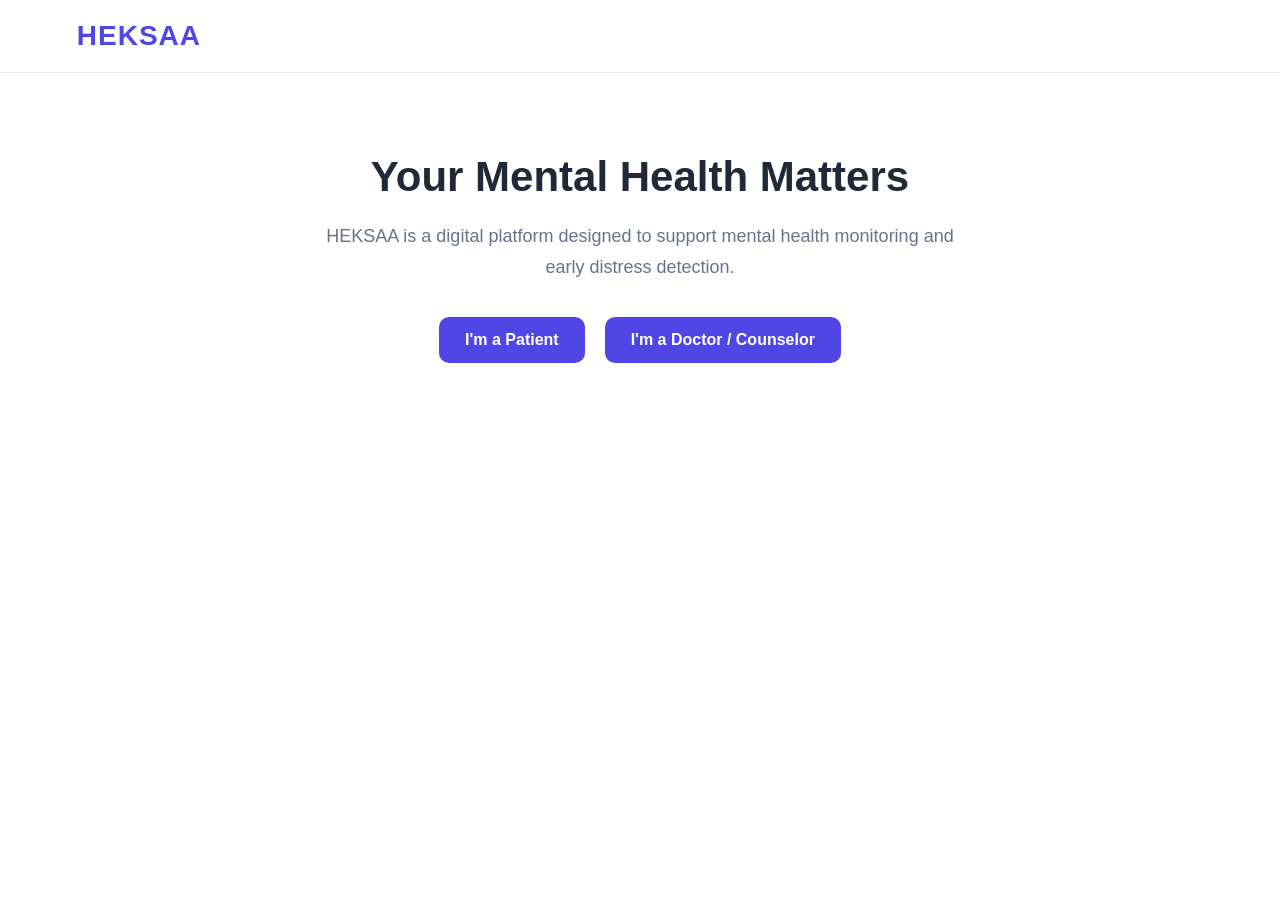
==== index.html @ e2844805 "Update patient link to point to patient-login.html" ====
<!DOCTYPE html>
<html lang="en">

<head>
    <meta charset="UTF-8">
    <meta name="viewport" content="width=device-width, initial-scale=1.0">
    <title>HEKSAA</title>
    <link rel="stylesheet" href="style.css">
</head>

<body>

    <header>
        <h1>HEKSAA</h1>
    </header>

    <main>
        <section class="hero">

            <h2>Your Mental Health Matters</h2>

            <p>
                HEKSAA is a digital platform designed to support
                mental health monitoring and early distress detection.
            </p>

            <div class="role-buttons">
                <a href="patient-login.html" class="role-btn">I'm a Patient</a>
                <a href="#" class="role-btn">I'm a Doctor / Counselor</a>
            </div>

        </section>
    </main>

</body>

</html>
---- style.css ----
* {
    margin: 0;
    padding: 0;
    box-sizing: border-box;
}

body {
    font-family: Arial, sans-serif;
    background: #ffffff;
    color: #1f2937;
}

header {
    background: #ffffff;
    padding: 20px 6%;
    border-bottom: 1px solid #e5e7eb;
}

header h1 {
    font-size: 28px;
    color: #4f46e5;
    letter-spacing: 1px;
}

.hero {
    padding: 80px 6%;
    text-align: center;
}

.hero h2 {
    font-size: 42px;
    margin-bottom: 20px;
}

.hero p {
    font-size: 18px;
    line-height: 1.7;
    color: #64748b;
    max-width: 650px;
    margin: 0 auto;
}

.role-buttons {
    margin-top: 35px;
    display: flex;
    justify-content: center;
    gap: 20px;
}

.role-btn {
    display: inline-block;
    padding: 14px 26px;
    background: #4f46e5;
    color: #ffffff;
    text-decoration: none;
    border-radius: 10px;
    font-size: 16px;
    font-weight: 600;
}

.role-btn:hover {
    background: #4338ca;
}

/* Patient Login */

.login-section {
    width: 90%;
    max-width: 450px;
    margin: 70px auto;
    text-align: center;
}

.login-section h2 {
    font-size: 36px;
    margin-bottom: 12px;
}

.login-section p {
    color: #64748b;
    margin-bottom: 30px;
}

.login-section form {
    display: flex;
    flex-direction: column;
    gap: 16px;
}

.login-section input {
    width: 100%;
    padding: 14px;
    border: 1px solid #d1d5db;
    border-radius: 8px;
    font-size: 16px;
    outline: none;
}

.login-section input:focus {
    border-color: #4f46e5;
}

.login-section button {
    padding: 14px;
    background: #4f46e5;
    color: #ffffff;
    border: none;
    border-radius: 8px;
    font-size: 16px;
    font-weight: 600;
    cursor: pointer;
}

.login-section button:hover {
    background: #4338ca;
}
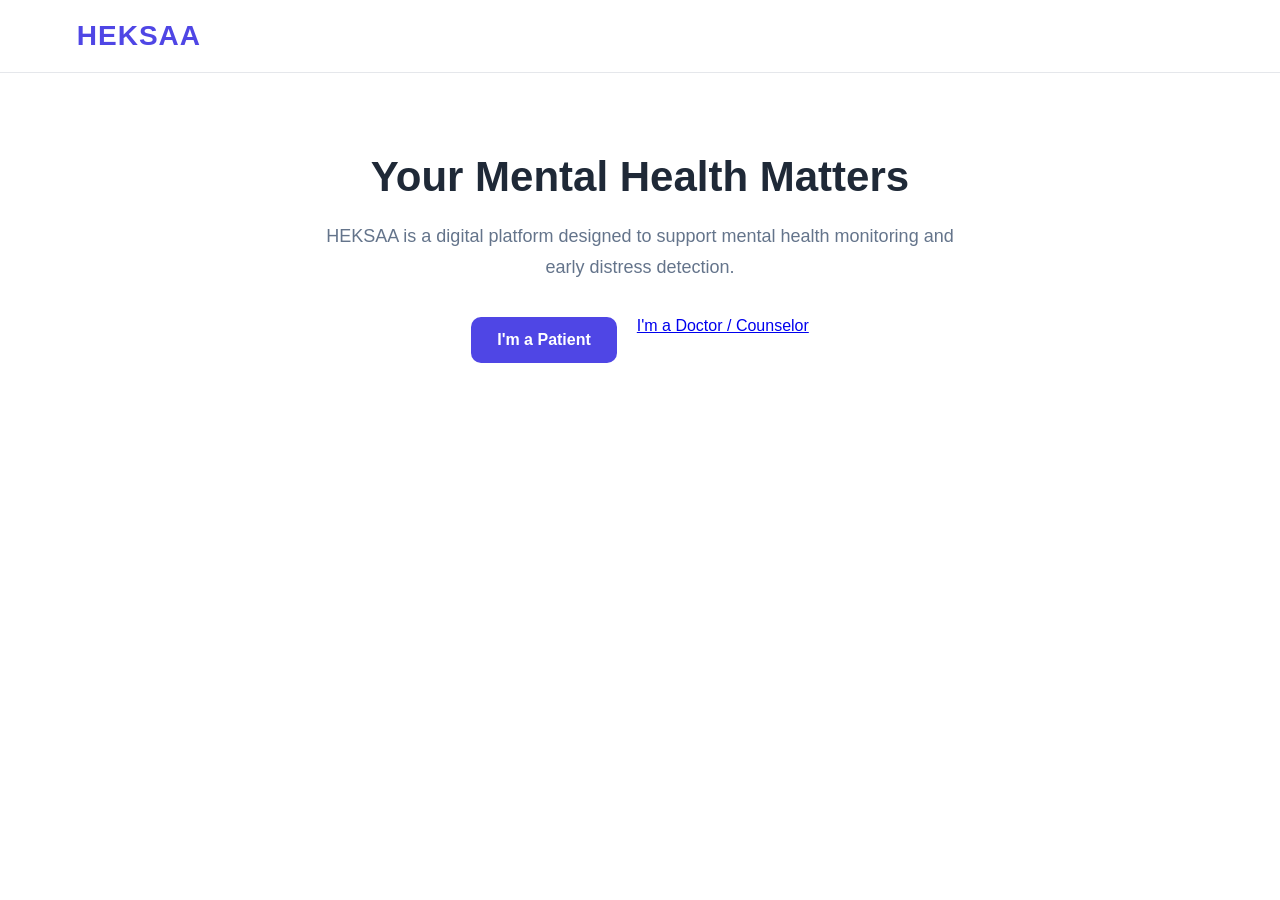
==== commit 1b784b8d: "Update doctor login link to point to doctor-login.html" ====
--- a/index.html
+++ b/index.html
@@ -26,7 +26,7 @@
 
             <div class="role-buttons">
                 <a href="patient-login.html" class="role-btn">I'm a Patient</a>
-                <a href="#" class="role-btn">I'm a Doctor / Counselor</a>
+                <a href="doctor-login.html class="role-btn">I'm a Doctor / Counselor</a>
             </div>
 
         </section>
--- a/style.css
+++ b/style.css
@@ -21,6 +21,8 @@
     color: #4f46e5;
     letter-spacing: 1px;
 }
+
+/* Home Page */
 
 .hero {
     padding: 80px 6%;
@@ -58,10 +60,6 @@
     font-weight: 600;
 }
 
-.role-btn:hover {
-    background: #4338ca;
-}
-
 /* Patient Login */
 
 .login-section {
@@ -93,24 +91,15 @@
     border: 1px solid #d1d5db;
     border-radius: 8px;
     font-size: 16px;
-    outline: none;
-}
-
-.login-section input:focus {
-    border-color: #4f46e5;
 }
 
 .login-section button {
+    width: 100%;
     padding: 14px;
     background: #4f46e5;
-    color: #ffffff;
+    color: white;
     border: none;
     border-radius: 8px;
     font-size: 16px;
     font-weight: 600;
-    cursor: pointer;
 }
-
-.login-section button:hover {
-    background: #4338ca;
-}
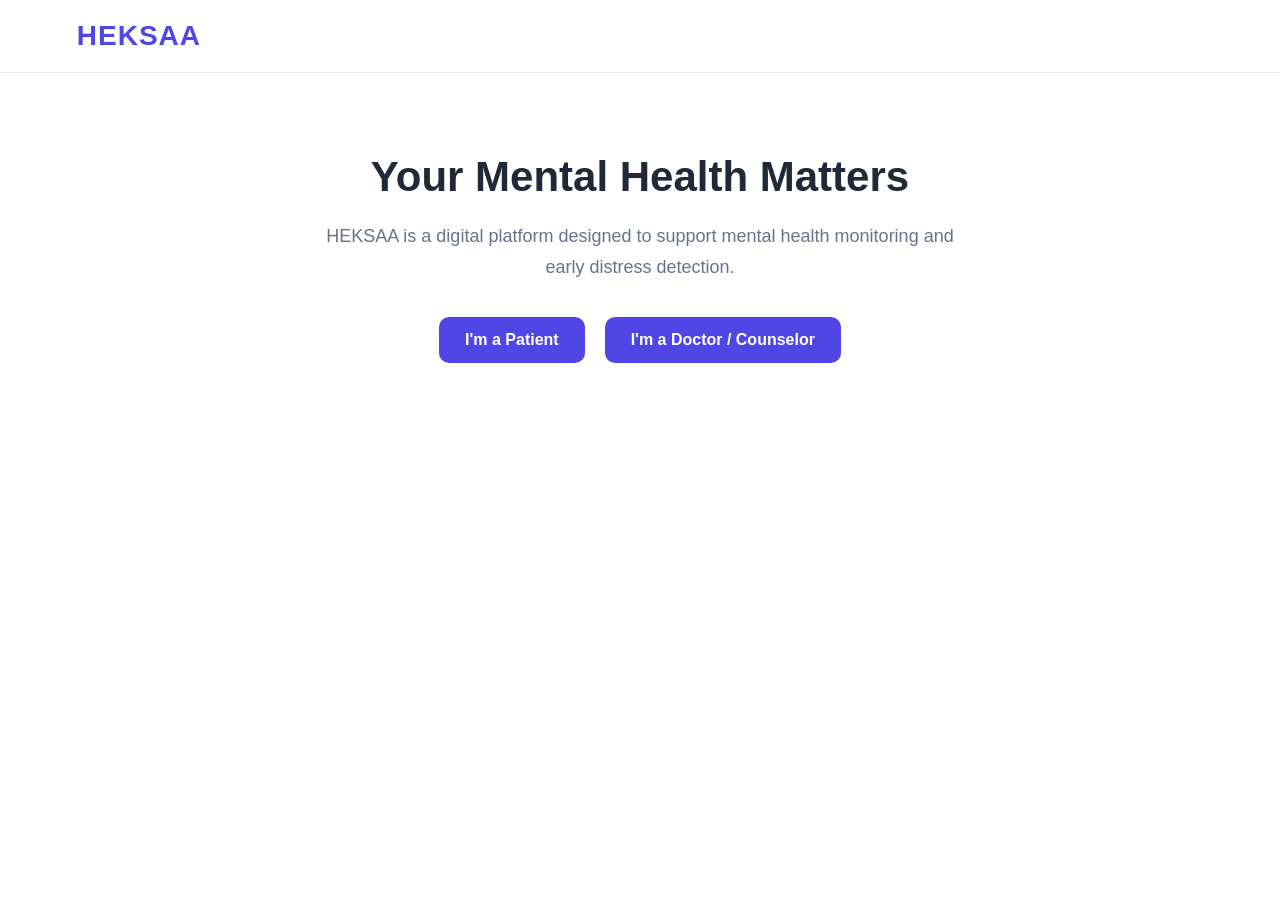
==== commit 175789fe: "Fix doctor login link in index.html" ====
--- a/index.html
+++ b/index.html
@@ -26,7 +26,7 @@
 
             <div class="role-buttons">
                 <a href="patient-login.html" class="role-btn">I'm a Patient</a>
-                <a href="doctor-login.html class="role-btn">I'm a Doctor / Counselor</a>
+                <a href="doctor-login.html" class="role-btn">I'm a Doctor / Counselor</a>
             </div>
 
         </section>
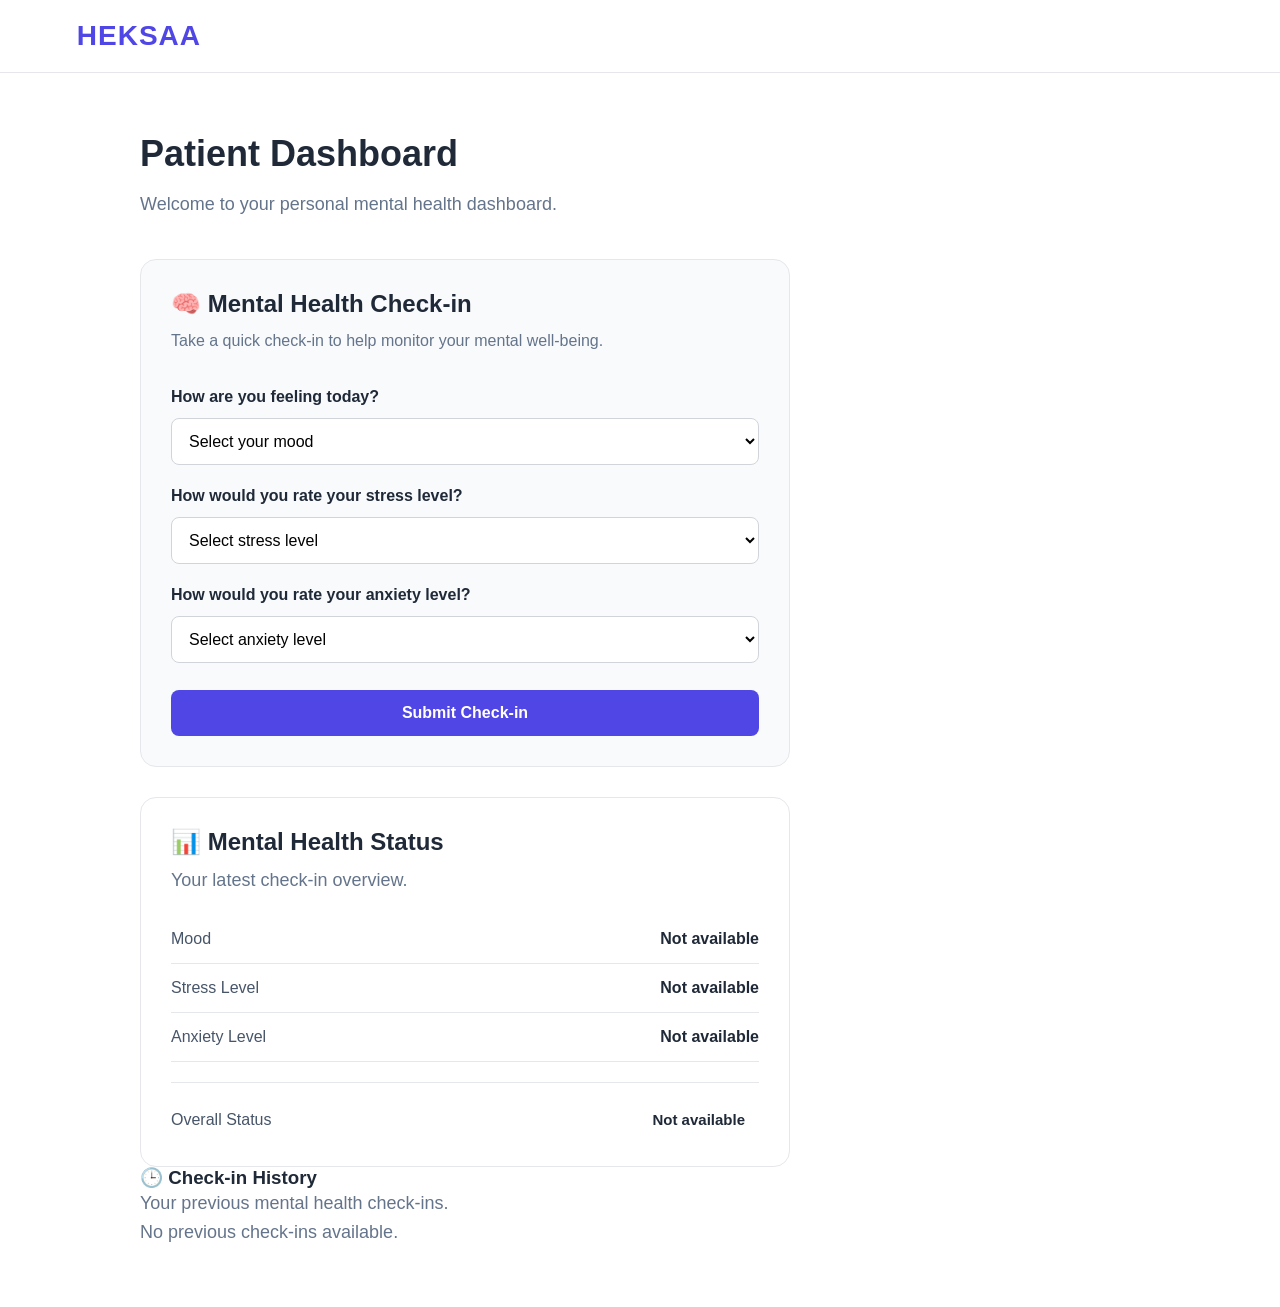
==== commit 57d0999e: "Enhance index.html with patient dashboard features Updated the title and added a patient dashboard s" ====
--- a/index.html
+++ b/index.html
@@ -4,7 +4,9 @@
 <head>
     <meta charset="UTF-8">
     <meta name="viewport" content="width=device-width, initial-scale=1.0">
-    <title>HEKSAA</title>
+
+    <title>Patient Dashboard - HEKSAA</title>
+
     <link rel="stylesheet" href="style.css">
 </head>
 
@@ -15,23 +17,229 @@
     </header>
 
     <main>
-        <section class="hero">
-
-            <h2>Your Mental Health Matters</h2>
+
+        <section class="dashboard">
+
+            <h2>Patient Dashboard</h2>
 
             <p>
-                HEKSAA is a digital platform designed to support
-                mental health monitoring and early distress detection.
+                Welcome to your personal mental health dashboard.
             </p>
 
-            <div class="role-buttons">
-                <a href="patient-login.html" class="role-btn">I'm a Patient</a>
-                <a href="doctor-login.html" class="role-btn">I'm a Doctor / Counselor</a>
+
+            <!-- Mental Health Check-in -->
+
+            <div class="checkin-card">
+
+                <h3>🧠 Mental Health Check-in</h3>
+
+                <p>
+                    Take a quick check-in to help monitor your mental well-being.
+                </p>
+
+                <form>
+
+                    <label for="mood">
+                        How are you feeling today?
+                    </label>
+
+                    <select id="mood" name="mood">
+
+                        <option value="">
+                            Select your mood
+                        </option>
+
+                        <option value="very-happy">
+                            Very Happy
+                        </option>
+
+                        <option value="happy">
+                            Happy
+                        </option>
+
+                        <option value="neutral">
+                            Neutral
+                        </option>
+
+                        <option value="sad">
+                            Sad
+                        </option>
+
+                        <option value="very-sad">
+                            Very Sad
+                        </option>
+
+                    </select>
+
+
+                    <label for="stress">
+                        How would you rate your stress level?
+                    </label>
+
+                    <select id="stress" name="stress">
+
+                        <option value="">
+                            Select stress level
+                        </option>
+
+                        <option value="low">
+                            Low
+                        </option>
+
+                        <option value="moderate">
+                            Moderate
+                        </option>
+
+                        <option value="high">
+                            High
+                        </option>
+
+                        <option value="very-high">
+                            Very High
+                        </option>
+
+                    </select>
+
+
+                    <label for="anxiety">
+                        How would you rate your anxiety level?
+                    </label>
+
+                    <select id="anxiety" name="anxiety">
+
+                        <option value="">
+                            Select anxiety level
+                        </option>
+
+                        <option value="low">
+                            Low
+                        </option>
+
+                        <option value="moderate">
+                            Moderate
+                        </option>
+
+                        <option value="high">
+                            High
+                        </option>
+
+                        <option value="very-high">
+                            Very High
+                        </option>
+
+                    </select>
+
+
+                    <button type="submit">
+                        Submit Check-in
+                    </button>
+
+
+                    <!-- Success Message -->
+
+                    <div
+                        id="success-message"
+                        class="success-message"
+                        style="display: none;"
+                    >
+                        ✓ Check-in recorded successfully.
+                    </div>
+
+                </form>
+
             </div>
 
+
+            <!-- Mental Health Status -->
+
+            <div class="status-card">
+
+                <h3>📊 Mental Health Status</h3>
+
+                <p class="status-description">
+                    Your latest check-in overview.
+                </p>
+
+
+                <div class="status-item">
+
+                    <span>Mood</span>
+
+                    <strong id="status-mood">
+                        Not available
+                    </strong>
+
+                </div>
+
+
+                <div class="status-item">
+
+                    <span>Stress Level</span>
+
+                    <strong id="status-stress">
+                        Not available
+                    </strong>
+
+                </div>
+
+
+                <div class="status-item">
+
+                    <span>Anxiety Level</span>
+
+                    <strong id="status-anxiety">
+                        Not available
+                    </strong>
+
+                </div>
+
+
+                <!-- Overall Status -->
+
+                <div class="overall-status">
+
+                    <span>
+                        Overall Status
+                    </span>
+
+                    <strong id="overall-status">
+                        Not available
+                    </strong>
+
+                </div>
+
+            </div>
+
+
+            <!-- Check-in History -->
+
+            <div class="history-card">
+
+                <h3>🕒 Check-in History</h3>
+
+                <p class="history-description">
+                    Your previous mental health check-ins.
+                </p>
+
+                <div id="checkin-history">
+
+                    <p class="no-history">
+                        No previous check-ins available.
+                    </p>
+
+                </div>
+
+            </div>
+
         </section>
+
     </main>
 
+
+    <!-- JavaScript -->
+
+    <script src="script.js?v=3"></script>
+
 </body>
 
 </html>
--- a/style.css
+++ b/style.css
@@ -10,6 +10,8 @@
     color: #1f2937;
 }
 
+/* Header */
+
 header {
     background: #ffffff;
     padding: 20px 6%;
@@ -47,6 +49,7 @@
     display: flex;
     justify-content: center;
     gap: 20px;
+    flex-wrap: wrap;
 }
 
 .role-btn {
@@ -60,7 +63,7 @@
     font-weight: 600;
 }
 
-/* Patient Login */
+/* Login Pages */
 
 .login-section {
     width: 90%;
@@ -103,3 +106,184 @@
     font-size: 16px;
     font-weight: 600;
 }
+
+/* Patient Dashboard */
+
+.dashboard {
+    width: 90%;
+    max-width: 1000px;
+    margin: 60px auto;
+}
+
+.dashboard h2 {
+    font-size: 36px;
+    margin-bottom: 15px;
+}
+
+.dashboard p {
+    color: #64748b;
+    font-size: 18px;
+    line-height: 1.6;
+}    width: 90%;
+    max-width: 1000px;
+    margin: 60px auto;
+}
+
+.dashboard h2 {
+    font-size: 36px;
+    margin-bottom: 15px;
+}
+
+.dashboard p {
+    color: #64748b;
+    font-size: 18px;
+    line-height: 1.6;
+}
+/* Mental Health Check-in */
+
+.checkin-card {
+    margin-top: 40px;
+    padding: 30px;
+    background: #f8fafc;
+    border: 1px solid #e5e7eb;
+    border-radius: 16px;
+    max-width: 650px;
+}
+
+.checkin-card h3 {
+    font-size: 24px;
+    margin-bottom: 10px;
+}
+
+.checkin-card p {
+    font-size: 16px;
+    margin-bottom: 25px;
+}
+
+.checkin-card form {
+    display: flex;
+    flex-direction: column;
+    gap: 12px;
+}
+
+.checkin-card label {
+    font-size: 16px;
+    font-weight: 600;
+    margin-top: 10px;
+}
+
+.checkin-card select {
+    width: 100%;
+    padding: 13px;
+    border: 1px solid #d1d5db;
+    border-radius: 8px;
+    background: #ffffff;
+    font-size: 16px;
+}
+
+.checkin-card button {
+    margin-top: 15px;
+    padding: 14px;
+    background: #4f46e5;
+    color: #ffffff;
+    border: none;
+    border-radius: 8px;
+    font-size: 16px;
+    font-weight: 600;
+}
+/* Check-in Success Message */
+
+.success-message {
+    display: none;
+    margin-top: 18px;
+    padding: 14px 16px;
+    background: #ecfdf5;
+    color: #047857;
+    border: 1px solid #a7f3d0;
+    border-radius: 8px;
+    font-size: 16px;
+    font-weight: 600;
+}
+/* Mental Health Status */
+
+.status-card {
+    margin-top: 30px;
+    padding: 30px;
+    background: #ffffff;
+    border: 1px solid #e5e7eb;
+    border-radius: 16px;
+    max-width: 650px;
+}
+
+.status-card h3 {
+    font-size: 24px;
+    margin-bottom: 10px;
+}
+
+.status-description {
+    color: #64748b;
+    margin-bottom: 20px;
+}
+
+.status-item {
+    display: flex;
+    justify-content: space-between;
+    align-items: center;
+    padding: 15px 0;
+    border-bottom: 1px solid #e5e7eb;
+    font-size: 16px;
+}
+
+.status-item:last-child {
+    border-bottom: none;
+}
+
+.status-item span {
+    color: #475569;
+}
+
+.status-item strong {
+    color: #1f2937;
+}
+/* Overall Mental Health Status */
+
+.overall-status {
+    margin-top: 20px;
+    padding-top: 20px;
+    border-top: 1px solid #e5e7eb;
+    display: flex;
+    justify-content: space-between;
+    align-items: center;
+    gap: 15px;
+}
+
+.overall-status span {
+    color: #475569;
+    font-size: 16px;
+}
+
+.overall-status strong {
+    padding: 8px 14px;
+    border-radius: 20px;
+    font-size: 15px;
+    font-weight: 600;
+}
+/* Overall Status Colors */
+
+.status-low {
+    background: #dcfce7;
+    color: #15803d;
+    border: 1px solid #86efac;
+}
+
+.status-moderate {
+    background: #fef9c3;
+    color: #a16207;
+    border: 1px solid #fde047;
+}
+
+.status-high {
+    background: #fee2e2;
+    color: #b91c1c;
+    border: 1px solid #fca5a5;
+}
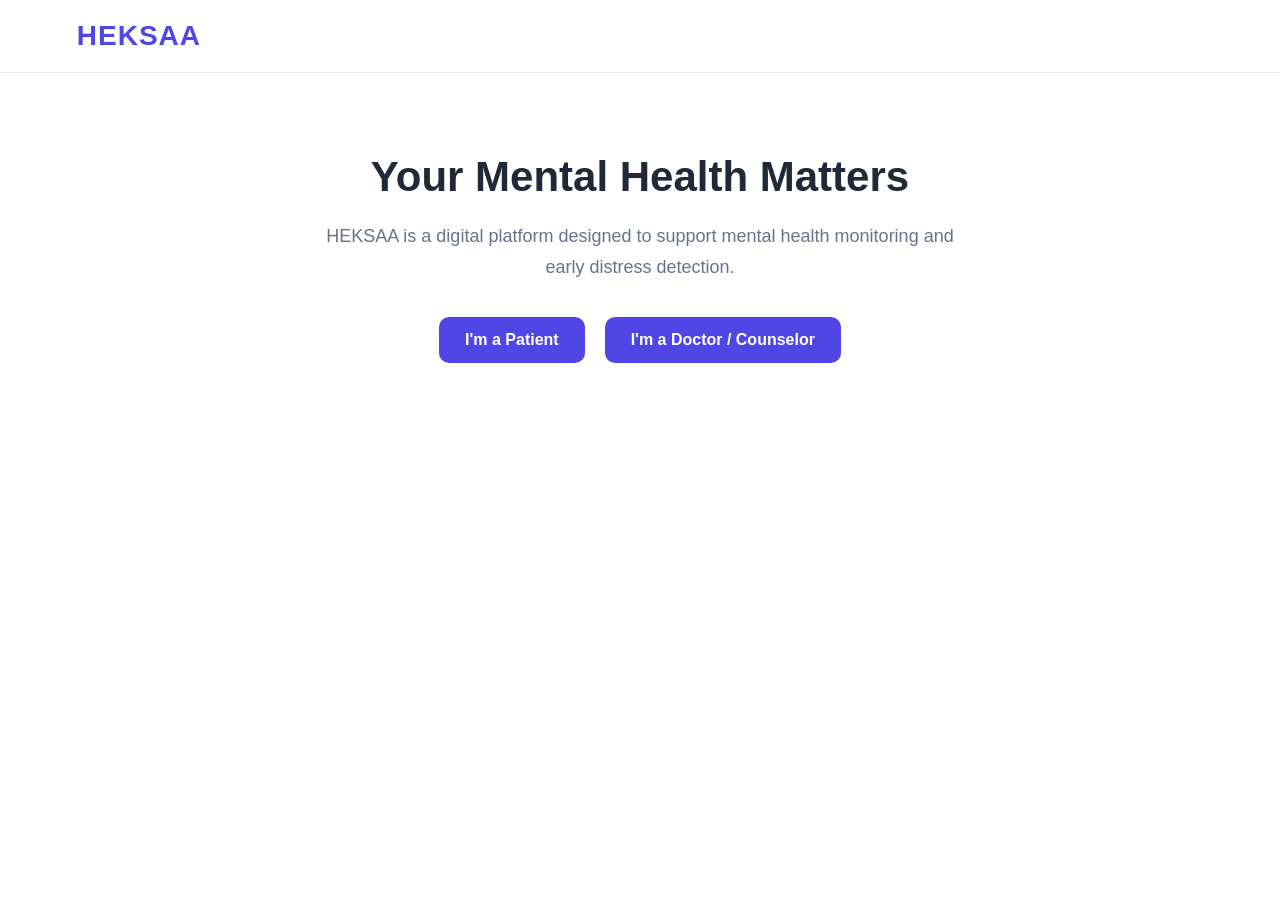
==== commit f364a4ab: "Revise title and main section for mental health focus Updated the title and main section content for" ====
--- a/index.html
+++ b/index.html
@@ -5,7 +5,7 @@
     <meta charset="UTF-8">
     <meta name="viewport" content="width=device-width, initial-scale=1.0">
 
-    <title>Patient Dashboard - HEKSAA</title>
+    <title>HEKSAA</title>
 
     <link rel="stylesheet" href="style.css">
 </head>
@@ -16,218 +16,35 @@
         <h1>HEKSAA</h1>
     </header>
 
+
     <main>
 
-        <section class="dashboard">
+        <section class="hero">
 
-            <h2>Patient Dashboard</h2>
+            <h2>Your Mental Health Matters</h2>
 
             <p>
-                Welcome to your personal mental health dashboard.
+                HEKSAA is a digital platform designed to support
+                mental health monitoring and early distress detection.
             </p>
 
 
-            <!-- Mental Health Check-in -->
+            <div class="role-buttons">
 
-            <div class="checkin-card">
-
-                <h3>🧠 Mental Health Check-in</h3>
-
-                <p>
-                    Take a quick check-in to help monitor your mental well-being.
-                </p>
-
-                <form>
-
-                    <label for="mood">
-                        How are you feeling today?
-                    </label>
-
-                    <select id="mood" name="mood">
-
-                        <option value="">
-                            Select your mood
-                        </option>
-
-                        <option value="very-happy">
-                            Very Happy
-                        </option>
-
-                        <option value="happy">
-                            Happy
-                        </option>
-
-                        <option value="neutral">
-                            Neutral
-                        </option>
-
-                        <option value="sad">
-                            Sad
-                        </option>
-
-                        <option value="very-sad">
-                            Very Sad
-                        </option>
-
-                    </select>
+                <a
+                    href="patient-login.html"
+                    class="role-btn"
+                >
+                    I'm a Patient
+                </a>
 
 
-                    <label for="stress">
-                        How would you rate your stress level?
-                    </label>
-
-                    <select id="stress" name="stress">
-
-                        <option value="">
-                            Select stress level
-                        </option>
-
-                        <option value="low">
-                            Low
-                        </option>
-
-                        <option value="moderate">
-                            Moderate
-                        </option>
-
-                        <option value="high">
-                            High
-                        </option>
-
-                        <option value="very-high">
-                            Very High
-                        </option>
-
-                    </select>
-
-
-                    <label for="anxiety">
-                        How would you rate your anxiety level?
-                    </label>
-
-                    <select id="anxiety" name="anxiety">
-
-                        <option value="">
-                            Select anxiety level
-                        </option>
-
-                        <option value="low">
-                            Low
-                        </option>
-
-                        <option value="moderate">
-                            Moderate
-                        </option>
-
-                        <option value="high">
-                            High
-                        </option>
-
-                        <option value="very-high">
-                            Very High
-                        </option>
-
-                    </select>
-
-
-                    <button type="submit">
-                        Submit Check-in
-                    </button>
-
-
-                    <!-- Success Message -->
-
-                    <div
-                        id="success-message"
-                        class="success-message"
-                        style="display: none;"
-                    >
-                        ✓ Check-in recorded successfully.
-                    </div>
-
-                </form>
-
-            </div>
-
-
-            <!-- Mental Health Status -->
-
-            <div class="status-card">
-
-                <h3>📊 Mental Health Status</h3>
-
-                <p class="status-description">
-                    Your latest check-in overview.
-                </p>
-
-
-                <div class="status-item">
-
-                    <span>Mood</span>
-
-                    <strong id="status-mood">
-                        Not available
-                    </strong>
-
-                </div>
-
-
-                <div class="status-item">
-
-                    <span>Stress Level</span>
-
-                    <strong id="status-stress">
-                        Not available
-                    </strong>
-
-                </div>
-
-
-                <div class="status-item">
-
-                    <span>Anxiety Level</span>
-
-                    <strong id="status-anxiety">
-                        Not available
-                    </strong>
-
-                </div>
-
-
-                <!-- Overall Status -->
-
-                <div class="overall-status">
-
-                    <span>
-                        Overall Status
-                    </span>
-
-                    <strong id="overall-status">
-                        Not available
-                    </strong>
-
-                </div>
-
-            </div>
-
-
-            <!-- Check-in History -->
-
-            <div class="history-card">
-
-                <h3>🕒 Check-in History</h3>
-
-                <p class="history-description">
-                    Your previous mental health check-ins.
-                </p>
-
-                <div id="checkin-history">
-
-                    <p class="no-history">
-                        No previous check-ins available.
-                    </p>
-
-                </div>
+                <a
+                    href="doctor-login.html"
+                    class="role-btn"
+                >
+                    I'm a Doctor / Counselor
+                </a>
 
             </div>
 
@@ -235,11 +52,6 @@
 
     </main>
 
-
-    <!-- JavaScript -->
-
-    <script src="script.js?v=3"></script>
-
 </body>
 
 </html>
--- a/style.css
+++ b/style.css
@@ -4,13 +4,17 @@
     box-sizing: border-box;
 }
 
+
 body {
     font-family: Arial, sans-serif;
     background: #ffffff;
     color: #1f2937;
 }
 
-/* Header */
+
+/* =========================
+   Header
+========================= */
 
 header {
     background: #ffffff;
@@ -24,7 +28,10 @@
     letter-spacing: 1px;
 }
 
-/* Home Page */
+
+/* =========================
+   Home Page
+========================= */
 
 .hero {
     padding: 80px 6%;
@@ -44,6 +51,7 @@
     margin: 0 auto;
 }
 
+
 .role-buttons {
     margin-top: 35px;
     display: flex;
@@ -51,6 +59,7 @@
     gap: 20px;
     flex-wrap: wrap;
 }
+
 
 .role-btn {
     display: inline-block;
@@ -63,7 +72,10 @@
     font-weight: 600;
 }
 
-/* Login Pages */
+
+/* =========================
+   Login Pages
+========================= */
 
 .login-section {
     width: 90%;
@@ -72,21 +84,25 @@
     text-align: center;
 }
 
+
 .login-section h2 {
     font-size: 36px;
     margin-bottom: 12px;
 }
 
+
 .login-section p {
     color: #64748b;
     margin-bottom: 30px;
 }
+
 
 .login-section form {
     display: flex;
     flex-direction: column;
     gap: 16px;
 }
+
 
 .login-section input {
     width: 100%;
@@ -95,6 +111,7 @@
     border-radius: 8px;
     font-size: 16px;
 }
+
 
 .login-section button {
     width: 100%;
@@ -107,7 +124,10 @@
     font-weight: 600;
 }
 
-/* Patient Dashboard */
+
+/* =========================
+   Patient Dashboard
+========================= */
 
 .dashboard {
     width: 90%;
@@ -115,31 +135,23 @@
     margin: 60px auto;
 }
 
+
 .dashboard h2 {
     font-size: 36px;
     margin-bottom: 15px;
 }
 
-.dashboard p {
+
+.dashboard > p {
     color: #64748b;
     font-size: 18px;
     line-height: 1.6;
-}    width: 90%;
-    max-width: 1000px;
-    margin: 60px auto;
-}
-
-.dashboard h2 {
-    font-size: 36px;
-    margin-bottom: 15px;
-}
-
-.dashboard p {
-    color: #64748b;
-    font-size: 18px;
-    line-height: 1.6;
-}
-/* Mental Health Check-in */
+}
+
+
+/* =========================
+   Mental Health Check-in
+========================= */
 
 .checkin-card {
     margin-top: 40px;
@@ -150,15 +162,19 @@
     max-width: 650px;
 }
 
+
 .checkin-card h3 {
     font-size: 24px;
     margin-bottom: 10px;
 }
 
+
 .checkin-card p {
     font-size: 16px;
     margin-bottom: 25px;
-}
+    color: #64748b;
+}
+
 
 .checkin-card form {
     display: flex;
@@ -166,11 +182,13 @@
     gap: 12px;
 }
 
+
 .checkin-card label {
     font-size: 16px;
     font-weight: 600;
     margin-top: 10px;
 }
+
 
 .checkin-card select {
     width: 100%;
@@ -180,6 +198,7 @@
     background: #ffffff;
     font-size: 16px;
 }
+
 
 .checkin-card button {
     margin-top: 15px;
@@ -191,7 +210,11 @@
     font-size: 16px;
     font-weight: 600;
 }
-/* Check-in Success Message */
+
+
+/* =========================
+   Success Message
+========================= */
 
 .success-message {
     display: none;
@@ -204,7 +227,11 @@
     font-size: 16px;
     font-weight: 600;
 }
-/* Mental Health Status */
+
+
+/* =========================
+   Mental Health Status
+========================= */
 
 .status-card {
     margin-top: 30px;
@@ -215,15 +242,18 @@
     max-width: 650px;
 }
 
+
 .status-card h3 {
     font-size: 24px;
     margin-bottom: 10px;
 }
 
+
 .status-description {
     color: #64748b;
     margin-bottom: 20px;
 }
+
 
 .status-item {
     display: flex;
@@ -234,33 +264,39 @@
     font-size: 16px;
 }
 
-.status-item:last-child {
-    border-bottom: none;
-}
 
 .status-item span {
     color: #475569;
 }
 
+
 .status-item strong {
     color: #1f2937;
-}
-/* Overall Mental Health Status */
+    text-align: right;
+}
+
+
+/* =========================
+   Overall Status
+========================= */
 
 .overall-status {
     margin-top: 20px;
     padding-top: 20px;
     border-top: 1px solid #e5e7eb;
+
     display: flex;
     justify-content: space-between;
     align-items: center;
     gap: 15px;
 }
 
+
 .overall-status span {
     color: #475569;
     font-size: 16px;
 }
+
 
 .overall-status strong {
     padding: 8px 14px;
@@ -268,22 +304,143 @@
     font-size: 15px;
     font-weight: 600;
 }
+
+
 /* Overall Status Colors */
 
 .status-low {
     background: #dcfce7;
-    color: #15803d;
+    color: #15803d !important;
     border: 1px solid #86efac;
 }
+
 
 .status-moderate {
     background: #fef9c3;
-    color: #a16207;
+    color: #a16207 !important;
     border: 1px solid #fde047;
 }
+
 
 .status-high {
     background: #fee2e2;
-    color: #b91c1c;
+    color: #b91c1c !important;
     border: 1px solid #fca5a5;
 }
+
+
+/* =========================
+   Check-in History
+========================= */
+
+.history-card {
+    margin-top: 30px;
+    padding: 30px;
+    background: #ffffff;
+    border: 1px solid #e5e7eb;
+    border-radius: 16px;
+    max-width: 650px;
+}
+
+
+.history-card h3 {
+    font-size: 24px;
+    margin-bottom: 10px;
+}
+
+
+.history-description {
+    color: #64748b;
+    margin-bottom: 25px;
+}
+
+
+.history-item {
+    padding: 18px 0;
+    border-bottom: 1px solid #e5e7eb;
+}
+
+
+.history-item:last-child {
+    border-bottom: none;
+}
+
+
+.history-date {
+    color: #64748b;
+    font-size: 14px;
+    margin-bottom: 12px;
+}
+
+
+.history-row {
+    display: flex;
+    justify-content: space-between;
+    gap: 10px;
+    margin: 8px 0;
+    font-size: 15px;
+}
+
+
+.history-row span {
+    color: #475569;
+}
+
+
+.history-row strong {
+    color: #1f2937;
+    text-align: right;
+}
+
+
+.history-status {
+    display: inline-block;
+    margin-top: 10px;
+    padding: 6px 12px;
+    border-radius: 20px;
+    font-size: 13px;
+    font-weight: 600;
+}
+
+
+.no-history {
+    color: #64748b;
+    font-size: 15px;
+    padding: 10px 0;
+}
+
+
+/* =========================
+   Mobile Responsive
+========================= */
+
+@media (max-width: 600px) {
+
+    .dashboard {
+        width: 90%;
+        margin: 40px auto;
+    }
+
+
+    .dashboard h2 {
+        font-size: 30px;
+    }
+
+
+    .checkin-card,
+    .status-card,
+    .history-card {
+        padding: 24px;
+    }
+
+
+    .overall-status {
+        align-items: flex-start;
+    }
+
+
+    .history-row {
+        font-size: 14px;
+    }
+
+}
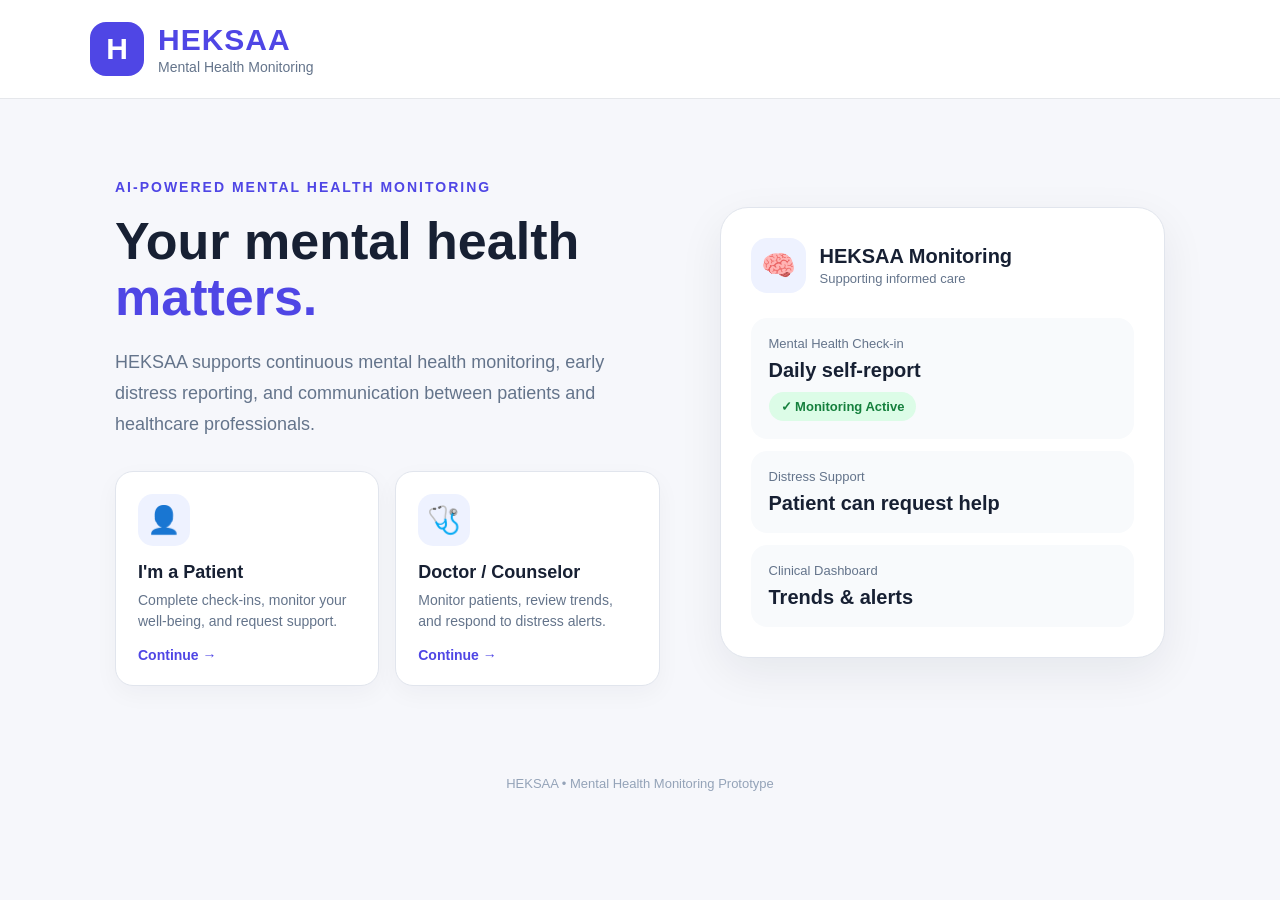
==== commit 70932800: "Refactor index.html for HEKSAA platform Updated the HTML structure and styles for the HEKSAA mental " ====
--- a/index.html
+++ b/index.html
@@ -5,15 +5,348 @@
     <meta charset="UTF-8">
     <meta name="viewport" content="width=device-width, initial-scale=1.0">
 
-    <title>HEKSAA</title>
-
-    <link rel="stylesheet" href="style.css">
+    <title>HEKSAA - Mental Health Monitoring</title>
+
+    <style>
+
+        * {
+            box-sizing: border-box;
+            margin: 0;
+            padding: 0;
+        }
+
+        body {
+            font-family: Arial, sans-serif;
+            background: #f6f7fb;
+            color: #172033;
+            min-height: 100vh;
+        }
+
+        /* HEADER */
+
+        .home-header {
+            background: #ffffff;
+            border-bottom: 1px solid #e5e7eb;
+            padding: 22px 6%;
+        }
+
+        .home-header-inner {
+            max-width: 1100px;
+            margin: auto;
+
+            display: flex;
+            align-items: center;
+            justify-content: space-between;
+        }
+
+        .brand {
+            display: flex;
+            align-items: center;
+            gap: 14px;
+        }
+
+        .brand-icon {
+            width: 54px;
+            height: 54px;
+
+            border-radius: 16px;
+
+            background: #4f46e5;
+            color: white;
+
+            display: flex;
+            align-items: center;
+            justify-content: center;
+
+            font-size: 30px;
+            font-weight: 700;
+        }
+
+        .brand-text h1 {
+            color: #4f46e5;
+            font-size: 30px;
+            letter-spacing: 1px;
+        }
+
+        .brand-text p {
+            color: #64748b;
+            font-size: 14px;
+            margin-top: 2px;
+        }
+
+        /* HERO */
+
+        .hero {
+            max-width: 1100px;
+            margin: auto;
+            padding: 80px 25px 70px;
+
+            display: grid;
+            grid-template-columns: 1.1fr 0.9fr;
+            align-items: center;
+            gap: 60px;
+        }
+
+        .hero-label {
+            color: #4f46e5;
+            font-size: 14px;
+            font-weight: 700;
+            letter-spacing: 2px;
+            text-transform: uppercase;
+            margin-bottom: 18px;
+        }
+
+        .hero h2 {
+            font-size: 52px;
+            line-height: 1.08;
+            margin-bottom: 22px;
+        }
+
+        .hero h2 span {
+            color: #4f46e5;
+        }
+
+        .hero-description {
+            color: #64748b;
+            font-size: 18px;
+            line-height: 1.7;
+            max-width: 650px;
+            margin-bottom: 32px;
+        }
+
+        /* ROLE CARDS */
+
+        .role-selection {
+            display: grid;
+            grid-template-columns: repeat(2, 1fr);
+            gap: 16px;
+        }
+
+        .role-card {
+            background: #ffffff;
+            border: 1px solid #e1e5ed;
+            border-radius: 18px;
+            padding: 22px;
+
+            text-decoration: none;
+            color: #172033;
+
+            transition: 0.2s;
+
+            box-shadow: 0 8px 25px rgba(15, 23, 42, 0.04);
+        }
+
+        .role-card:hover {
+            border-color: #4f46e5;
+            transform: translateY(-3px);
+            box-shadow: 0 14px 30px rgba(79, 70, 229, 0.10);
+        }
+
+        .role-icon {
+            width: 52px;
+            height: 52px;
+
+            border-radius: 15px;
+
+            background: #eef2ff;
+
+            display: flex;
+            align-items: center;
+            justify-content: center;
+
+            font-size: 27px;
+
+            margin-bottom: 16px;
+        }
+
+        .role-card h3 {
+            font-size: 18px;
+            margin-bottom: 7px;
+        }
+
+        .role-card p {
+            color: #64748b;
+            font-size: 14px;
+            line-height: 1.5;
+        }
+
+        .role-arrow {
+            display: block;
+            color: #4f46e5;
+            font-size: 14px;
+            font-weight: 700;
+            margin-top: 15px;
+        }
+
+        /* VISUAL CARD */
+
+        .hero-visual {
+            background: #ffffff;
+            border: 1px solid #e1e5ed;
+            border-radius: 28px;
+            padding: 30px;
+
+            box-shadow: 0 15px 45px rgba(15, 23, 42, 0.07);
+        }
+
+        .visual-top {
+            display: flex;
+            align-items: center;
+            gap: 14px;
+            margin-bottom: 25px;
+        }
+
+        .visual-icon {
+            width: 55px;
+            height: 55px;
+            border-radius: 16px;
+            background: #eef2ff;
+
+            display: flex;
+            align-items: center;
+            justify-content: center;
+
+            font-size: 28px;
+        }
+
+        .visual-top h3 {
+            font-size: 20px;
+        }
+
+        .visual-top p {
+            color: #64748b;
+            font-size: 13px;
+            margin-top: 3px;
+        }
+
+        .monitor-card {
+            background: #f8fafc;
+            border-radius: 16px;
+            padding: 18px;
+            margin-top: 12px;
+        }
+
+        .monitor-label {
+            color: #64748b;
+            font-size: 13px;
+            margin-bottom: 8px;
+        }
+
+        .monitor-value {
+            font-size: 20px;
+            font-weight: 700;
+        }
+
+        .status-pill {
+            display: inline-block;
+            margin-top: 10px;
+            padding: 7px 12px;
+            border-radius: 20px;
+
+            background: #dcfce7;
+            color: #15803d;
+
+            font-size: 13px;
+            font-weight: 700;
+        }
+
+        .home-footer {
+            text-align: center;
+            padding: 20px;
+            color: #94a3b8;
+            font-size: 13px;
+        }
+
+        /* MOBILE */
+
+        @media (max-width: 800px) {
+
+            .hero {
+                grid-template-columns: 1fr;
+                padding-top: 55px;
+                gap: 35px;
+            }
+
+            .hero h2 {
+                font-size: 42px;
+            }
+
+            .hero-visual {
+                max-width: 600px;
+            }
+        }
+
+        @media (max-width: 600px) {
+
+            .home-header {
+                padding: 18px 20px;
+            }
+
+            .brand-icon {
+                width: 48px;
+                height: 48px;
+                font-size: 27px;
+            }
+
+            .brand-text h1 {
+                font-size: 25px;
+            }
+
+            .brand-text p {
+                font-size: 12px;
+            }
+
+            .hero {
+                padding: 45px 18px 40px;
+            }
+
+            .hero h2 {
+                font-size: 36px;
+            }
+
+            .hero-description {
+                font-size: 16px;
+            }
+
+            .role-selection {
+                grid-template-columns: 1fr;
+            }
+
+            .hero-visual {
+                padding: 22px;
+            }
+        }
+
+    </style>
+
 </head>
 
 <body>
 
-    <header>
-        <h1>HEKSAA</h1>
+    <header class="home-header">
+
+        <div class="home-header-inner">
+
+            <div class="brand">
+
+                <div class="brand-icon">
+                    H
+                </div>
+
+                <div class="brand-text">
+
+                    <h1>HEKSAA</h1>
+
+                    <p>
+                        Mental Health Monitoring
+                    </p>
+
+                </div>
+
+            </div>
+
+        </div>
+
     </header>
 
 
@@ -21,37 +354,157 @@
 
         <section class="hero">
 
-            <h2>Your Mental Health Matters</h2>
-
-            <p>
-                HEKSAA is a digital platform designed to support
-                mental health monitoring and early distress detection.
-            </p>
-
-
-            <div class="role-buttons">
-
-                <a
-                    href="patient-login.html"
-                    class="role-btn"
-                >
-                    I'm a Patient
-                </a>
-
-
-                <a
-                    href="doctor-login.html"
-                    class="role-btn"
-                >
-                    I'm a Doctor / Counselor
-                </a>
+            <div>
+
+                <div class="hero-label">
+                    AI-Powered Mental Health Monitoring
+                </div>
+
+                <h2>
+                    Your mental health
+                    <span>matters.</span>
+                </h2>
+
+                <p class="hero-description">
+                    HEKSAA supports continuous mental health
+                    monitoring, early distress reporting, and
+                    communication between patients and
+                    healthcare professionals.
+                </p>
+
+
+                <div class="role-selection">
+
+                    <a
+                        href="patient-login.html"
+                        class="role-card"
+                    >
+
+                        <div class="role-icon">
+                            👤
+                        </div>
+
+                        <h3>
+                            I'm a Patient
+                        </h3>
+
+                        <p>
+                            Complete check-ins, monitor your
+                            well-being, and request support.
+                        </p>
+
+                        <span class="role-arrow">
+                            Continue →
+                        </span>
+
+                    </a>
+
+
+                    <a
+                        href="doctor-login.html"
+                        class="role-card"
+                    >
+
+                        <div class="role-icon">
+                            🩺
+                        </div>
+
+                        <h3>
+                            Doctor / Counselor
+                        </h3>
+
+                        <p>
+                            Monitor patients, review trends,
+                            and respond to distress alerts.
+                        </p>
+
+                        <span class="role-arrow">
+                            Continue →
+                        </span>
+
+                    </a>
+
+                </div>
 
             </div>
 
+
+            <div class="hero-visual">
+
+                <div class="visual-top">
+
+                    <div class="visual-icon">
+                        🧠
+                    </div>
+
+                    <div>
+
+                        <h3>
+                            HEKSAA Monitoring
+                        </h3>
+
+                        <p>
+                            Supporting informed care
+                        </p>
+
+                    </div>
+
+                </div>
+
+
+                <div class="monitor-card">
+
+                    <div class="monitor-label">
+                        Mental Health Check-in
+                    </div>
+
+                    <div class="monitor-value">
+                        Daily self-report
+                    </div>
+
+                    <div class="status-pill">
+                        ✓ Monitoring Active
+                    </div>
+
+                </div>
+
+
+                <div class="monitor-card">
+
+                    <div class="monitor-label">
+                        Distress Support
+                    </div>
+
+                    <div class="monitor-value">
+                        Patient can request help
+                    </div>
+
+                </div>
+
+
+                <div class="monitor-card">
+
+                    <div class="monitor-label">
+                        Clinical Dashboard
+                    </div>
+
+                    <div class="monitor-value">
+                        Trends & alerts
+                    </div>
+
+                </div>
+
+            </div>
+
         </section>
 
     </main>
 
+
+    <footer class="home-footer">
+        HEKSAA • Mental Health Monitoring Prototype
+    </footer>
+
 </body>
 
 </html>
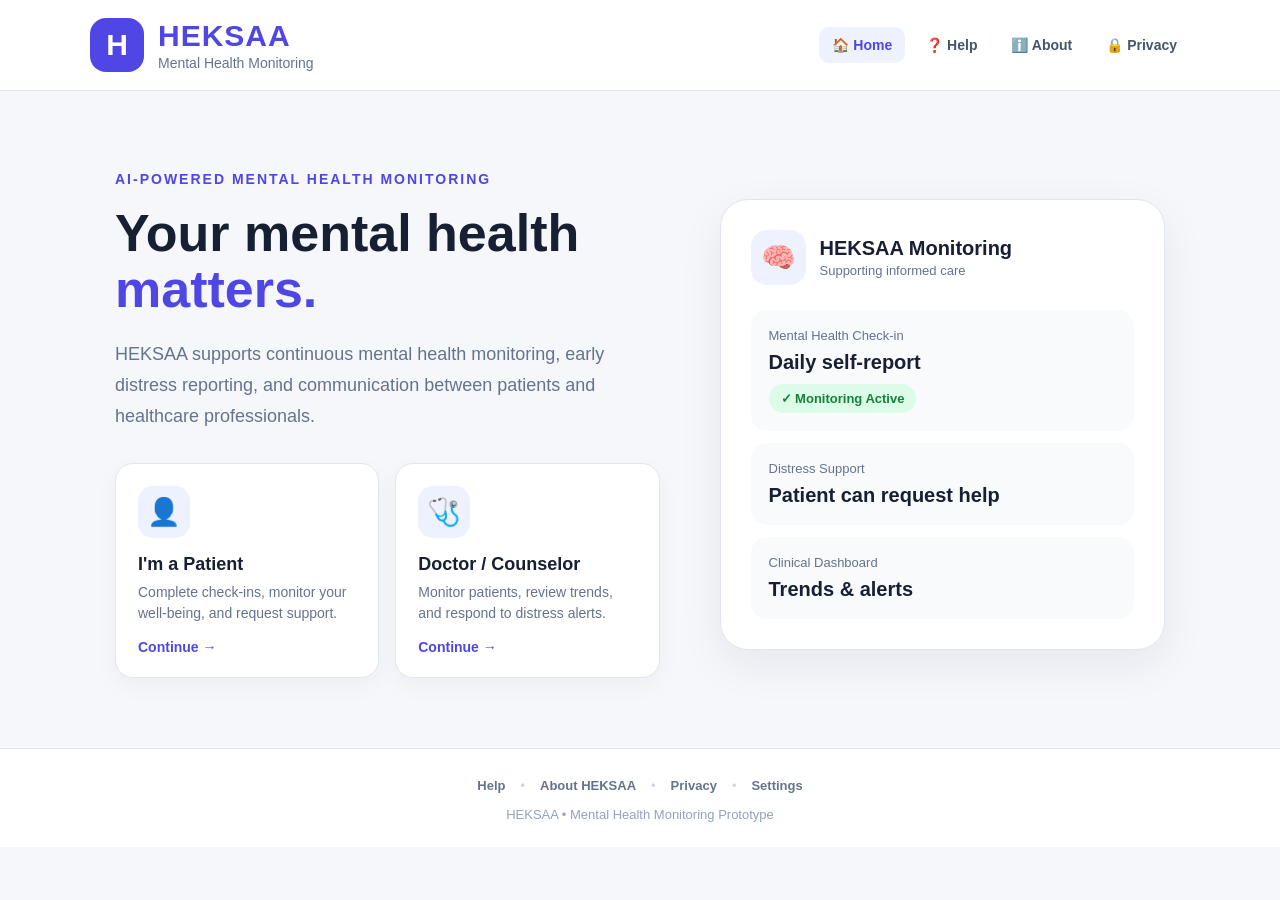
==== commit e6aff3a9: "Refactor header and footer with new navigation styles Updated styles and structure for header, foote" ====
--- a/index.html
+++ b/index.html
@@ -22,12 +22,14 @@
             min-height: 100vh;
         }
 
-        /* HEADER */
+        /* =========================
+           HEADER
+        ========================= */
 
         .home-header {
             background: #ffffff;
             border-bottom: 1px solid #e5e7eb;
-            padding: 22px 6%;
+            padding: 18px 6%;
         }
 
         .home-header-inner {
@@ -37,6 +39,7 @@
             display: flex;
             align-items: center;
             justify-content: space-between;
+            gap: 25px;
         }
 
         .brand {
@@ -74,7 +77,42 @@
             margin-top: 2px;
         }
 
-        /* HERO */
+        /* =========================
+           GLOBAL RESOURCE NAV
+        ========================= */
+
+        .global-resource-nav {
+            display: flex;
+            align-items: center;
+            gap: 8px;
+        }
+
+        .global-resource-nav a {
+            text-decoration: none;
+            color: #475569;
+
+            font-size: 14px;
+            font-weight: 600;
+
+            padding: 10px 13px;
+            border-radius: 10px;
+
+            transition: 0.2s ease;
+        }
+
+        .global-resource-nav a:hover {
+            background: #eef2ff;
+            color: #4f46e5;
+        }
+
+        .global-resource-nav .active {
+            background: #eef2ff;
+            color: #4f46e5;
+        }
+
+        /* =========================
+           HERO
+        ========================= */
 
         .hero {
             max-width: 1100px;
@@ -114,7 +152,9 @@
             margin-bottom: 32px;
         }
 
-        /* ROLE CARDS */
+        /* =========================
+           ROLE CARDS
+        ========================= */
 
         .role-selection {
             display: grid;
@@ -178,7 +218,9 @@
             margin-top: 15px;
         }
 
-        /* VISUAL CARD */
+        /* =========================
+           VISUAL CARD
+        ========================= */
 
         .hero-visual {
             background: #ffffff;
@@ -250,16 +292,65 @@
             font-weight: 700;
         }
 
+        /* =========================
+           FOOTER
+        ========================= */
+
         .home-footer {
             text-align: center;
-            padding: 20px;
+            padding: 25px 20px;
             color: #94a3b8;
             font-size: 13px;
-        }
-
-        /* MOBILE */
+
+            border-top: 1px solid #e5e7eb;
+            background: #ffffff;
+        }
+
+        .home-footer-links {
+            display: flex;
+            justify-content: center;
+            align-items: center;
+            flex-wrap: wrap;
+            gap: 8px;
+
+            margin-bottom: 10px;
+        }
+
+        .home-footer-links a {
+            color: #64748b;
+            text-decoration: none;
+            font-weight: 600;
+            padding: 4px 7px;
+            border-radius: 7px;
+
+            transition: 0.2s ease;
+        }
+
+        .home-footer-links a:hover {
+            color: #4f46e5;
+            background: #eef2ff;
+        }
+
+        .footer-divider {
+            color: #cbd5e1;
+        }
+
+        /* =========================
+           MOBILE
+        ========================= */
 
         @media (max-width: 800px) {
+
+            .home-header-inner {
+                flex-direction: column;
+                align-items: flex-start;
+            }
+
+            .global-resource-nav {
+                width: 100%;
+                justify-content: flex-start;
+                flex-wrap: wrap;
+            }
 
             .hero {
                 grid-template-columns: 1fr;
@@ -296,6 +387,15 @@
                 font-size: 12px;
             }
 
+            .global-resource-nav {
+                gap: 4px;
+            }
+
+            .global-resource-nav a {
+                font-size: 13px;
+                padding: 8px 10px;
+            }
+
             .hero {
                 padding: 45px 18px 40px;
             }
@@ -315,6 +415,15 @@
             .hero-visual {
                 padding: 22px;
             }
+
+            .home-footer {
+                padding: 22px 15px;
+            }
+
+            .home-footer-links {
+                gap: 4px;
+            }
+
         }
 
     </style>
@@ -322,6 +431,10 @@
 </head>
 
 <body>
+
+    <!-- =========================
+         HEADER
+    ========================= -->
 
     <header class="home-header">
 
@@ -345,10 +458,37 @@
 
             </div>
 
+
+            <!-- GLOBAL RESOURCE LINKS -->
+
+            <nav class="global-resource-nav" aria-label="Global resources">
+
+                <a href="index.html" class="active">
+                    🏠 Home
+                </a>
+
+                <a href="help.html">
+                    ❓ Help
+                </a>
+
+                <a href="about.html">
+                    ℹ️ About
+                </a>
+
+                <a href="privacy.html">
+                    🔒 Privacy
+                </a>
+
+            </nav>
+
         </div>
 
     </header>
 
+
+    <!-- =========================
+         MAIN
+    ========================= -->
 
     <main>
 
@@ -373,6 +513,8 @@
                 </p>
 
 
+                <!-- ROLE SELECTION -->
+
                 <div class="role-selection">
 
                     <a
@@ -429,6 +571,8 @@
             </div>
 
 
+            <!-- HERO VISUAL -->
+
             <div class="hero-visual">
 
                 <div class="visual-top">
@@ -501,8 +645,42 @@
     </main>
 
 
+    <!-- =========================
+         FOOTER
+    ========================= -->
+
     <footer class="home-footer">
-        HEKSAA • Mental Health Monitoring Prototype
+
+        <div class="home-footer-links">
+
+            <a href="help.html">
+                Help
+            </a>
+
+            <span class="footer-divider">•</span>
+
+            <a href="about.html">
+                About HEKSAA
+            </a>
+
+            <span class="footer-divider">•</span>
+
+            <a href="privacy.html">
+                Privacy
+            </a>
+
+            <span class="footer-divider">•</span>
+
+            <a href="patient-settings.html">
+                Settings
+            </a>
+
+        </div>
+
+        <p>
+            HEKSAA • Mental Health Monitoring Prototype
+        </p>
+
     </footer>
 
 </body>
